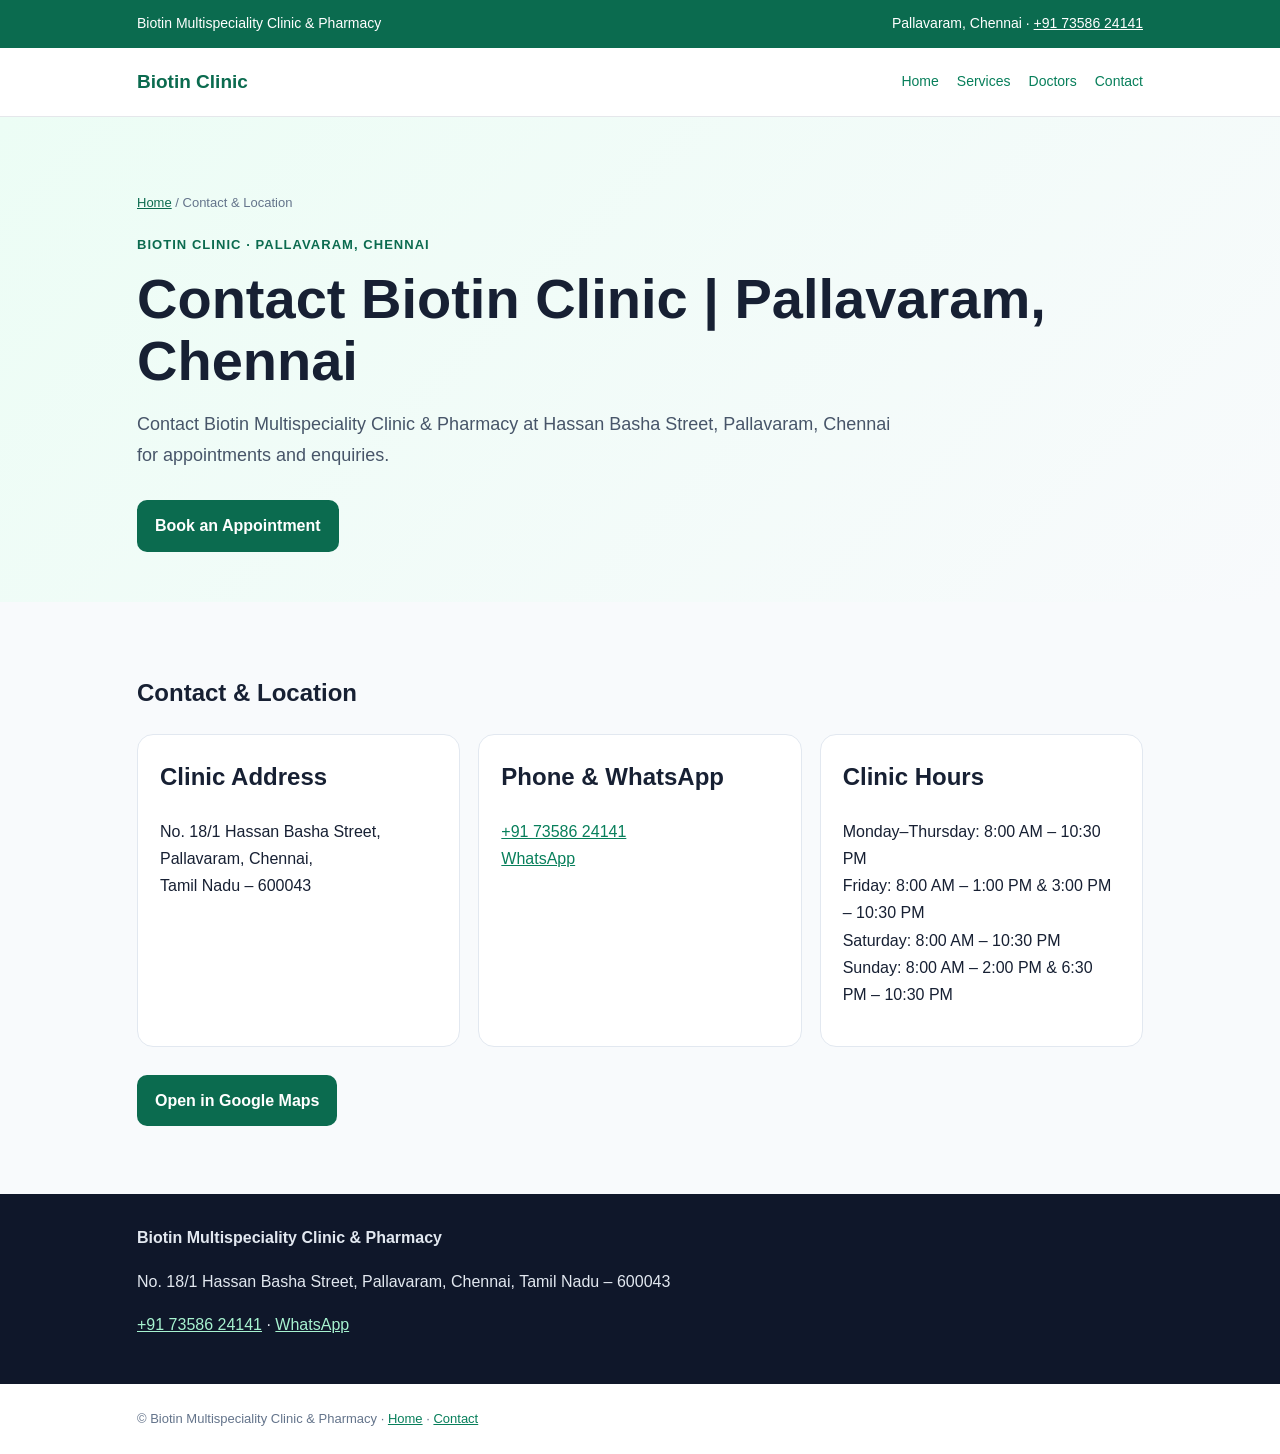
==== contact.html @ 2fc79af9 "Add files via upload" ====
<!doctype html><html lang="en-IN"><head><meta charset="utf-8"><meta name="viewport" content="width=device-width,initial-scale=1"><title>Contact Biotin Clinic | Pallavaram, Chennai</title><meta name="description" content="Contact Biotin Multispeciality Clinic & Pharmacy at Hassan Basha Street, Pallavaram, Chennai for appointments and enquiries. Biotin Multispeciality Clinic & Pharmacy, Pallavaram, Chennai."><meta name="robots" content="index,follow"><link rel="canonical" href="https://www.biotinclinic.com/contact.html"><meta property="og:title" content="Contact Biotin Clinic | Pallavaram, Chennai"><meta property="og:description" content="Contact Biotin Multispeciality Clinic & Pharmacy at Hassan Basha Street, Pallavaram, Chennai for appointments and enquiries."><meta property="og:url" content="https://www.biotinclinic.com/contact.html"><meta property="og:type" content="website"><link rel="stylesheet" href="seo-pages.css"><script type="application/ld+json">{"@context":"https://schema.org","@type":"WebPage","name":"Contact Biotin Clinic | Pallavaram, Chennai","url":"https://www.biotinclinic.com/contact.html","about":{"@type":"MedicalClinic","name":"Biotin Multispeciality Clinic & Pharmacy","telephone":"+91-73586-24141","address":{"@type":"PostalAddress","streetAddress":"No. 18/1, Hassan Basha Street","addressLocality":"Pallavaram","addressRegion":"Tamil Nadu","postalCode":"600043","addressCountry":"IN"}}}</script></head><body><div class="top"><div class="wrap"><span>Biotin Multispeciality Clinic &amp; Pharmacy</span><span>Pallavaram, Chennai · <a href="tel:+917358624141" style="color:#fff">+91 73586 24141</a></span></div></div><nav class="nav"><div class="wrap"><a class="brand" href="index.html">Biotin Clinic</a><div class="navlinks"><a href="index.html">Home</a><a href="services.html">Services</a><a href="doctors.html">Doctors</a><a href="contact.html">Contact</a></div></div></nav><main><section class="hero"><div class="wrap"><div class="breadcrumbs"><a href="index.html">Home</a> / Contact & Location</div><div class="eyebrow">Biotin Clinic · Pallavaram, Chennai</div><h1>Contact Biotin Clinic | Pallavaram, Chennai</h1><p>Contact Biotin Multispeciality Clinic & Pharmacy at Hassan Basha Street, Pallavaram, Chennai for appointments and enquiries.</p><a class="btn" href="index.html#appointment">Book an Appointment</a></div></section><section class="section"><div class="wrap"><h2>Contact & Location</h2><div class="cardgrid"><div class="card"><h2>Clinic Address</h2><p>No. 18/1 Hassan Basha Street,<br>Pallavaram, Chennai,<br>Tamil Nadu – 600043</p></div><div class="card"><h2>Phone & WhatsApp</h2><p><a href="tel:+917358624141">+91 73586 24141</a><br><a href="https://wa.me/7358624141" target="_blank" rel="noopener">WhatsApp</a></p></div><div class="card"><h2>Clinic Hours</h2><p>Monday–Thursday: 8:00 AM – 10:30 PM<br>Friday: 8:00 AM – 1:00 PM & 3:00 PM – 10:30 PM<br>Saturday: 8:00 AM – 10:30 PM<br>Sunday: 8:00 AM – 2:00 PM & 6:30 PM – 10:30 PM</p></div></div><p><a class="btn" href="https://www.google.com/maps/search/?api=1&amp;query=Biotin+Multispeciality+Clinic+%26+Pharmacy+Hassan+Basha+Street+Pallavaram+Chennai" target="_blank" rel="noopener">Open in Google Maps</a></p></div></section></main><footer class="contact"><div class="wrap" style="padding-top:30px;padding-bottom:30px"><strong>Biotin Multispeciality Clinic &amp; Pharmacy</strong><p>No. 18/1 Hassan Basha Street, Pallavaram, Chennai, Tamil Nadu – 600043</p><p><a href="tel:+917358624141">+91 73586 24141</a> · <a href="https://wa.me/7358624141" target="_blank" rel="noopener">WhatsApp</a></p></div></footer><div class="footer"><div class="wrap">© Biotin Multispeciality Clinic &amp; Pharmacy · <a href="index.html">Home</a> · <a href="contact.html">Contact</a></div></div></body></html>
---- seo-pages.css ----
*{box-sizing:border-box}body{margin:0;font-family:Arial,Helvetica,sans-serif;color:#172033;background:#f8fafc;line-height:1.7}a{color:#087f5b}.wrap{max-width:1050px;margin:auto;padding:0 22px}.top{background:#0b6b4f;color:#fff;padding:12px 0;font-size:14px}.top .wrap{display:flex;justify-content:space-between;gap:15px;flex-wrap:wrap}.nav{background:#fff;border-bottom:1px solid #e5e7eb;position:sticky;top:0;z-index:5}.nav .wrap{min-height:68px;display:flex;align-items:center;justify-content:space-between}.brand{font-weight:800;color:#0b6b4f;text-decoration:none;font-size:19px}.navlinks{display:flex;gap:18px;flex-wrap:wrap}.navlinks a{text-decoration:none;font-size:14px}.hero{padding:75px 0 50px;background:linear-gradient(135deg,#ecfdf5,#f8fafc)}.eyebrow{font-weight:700;color:#0b6b4f;text-transform:uppercase;letter-spacing:.08em;font-size:13px}.hero h1{font-size:clamp(34px,5vw,56px);line-height:1.1;margin:12px 0 18px}.hero p{font-size:18px;max-width:760px;color:#475569}.btn{display:inline-block;background:#0b6b4f;color:#fff;text-decoration:none;padding:12px 18px;border-radius:10px;font-weight:700;margin-top:12px}.section{padding:52px 0}.cardgrid{display:grid;grid-template-columns:repeat(auto-fit,minmax(230px,1fr));gap:18px}.card{background:#fff;border:1px solid #e2e8f0;border-radius:16px;padding:22px}.card h2,.card h3{margin-top:0}.muted{color:#64748b}.contact{background:#0f172a;color:#e2e8f0}.contact a{color:#a7f3d0}.footer{padding:24px 0;font-size:13px;color:#64748b;background:#fff}.breadcrumbs{font-size:13px;color:#64748b;margin-bottom:20px}.breadcrumbs a{color:#0b6b4f}ul{padding-left:20px}@media(max-width:700px){.nav .wrap{align-items:flex-start;padding-top:12px;padding-bottom:12px}.navlinks{gap:10px}.top .wrap{display:block}.top span{display:block;margin:2px 0}}
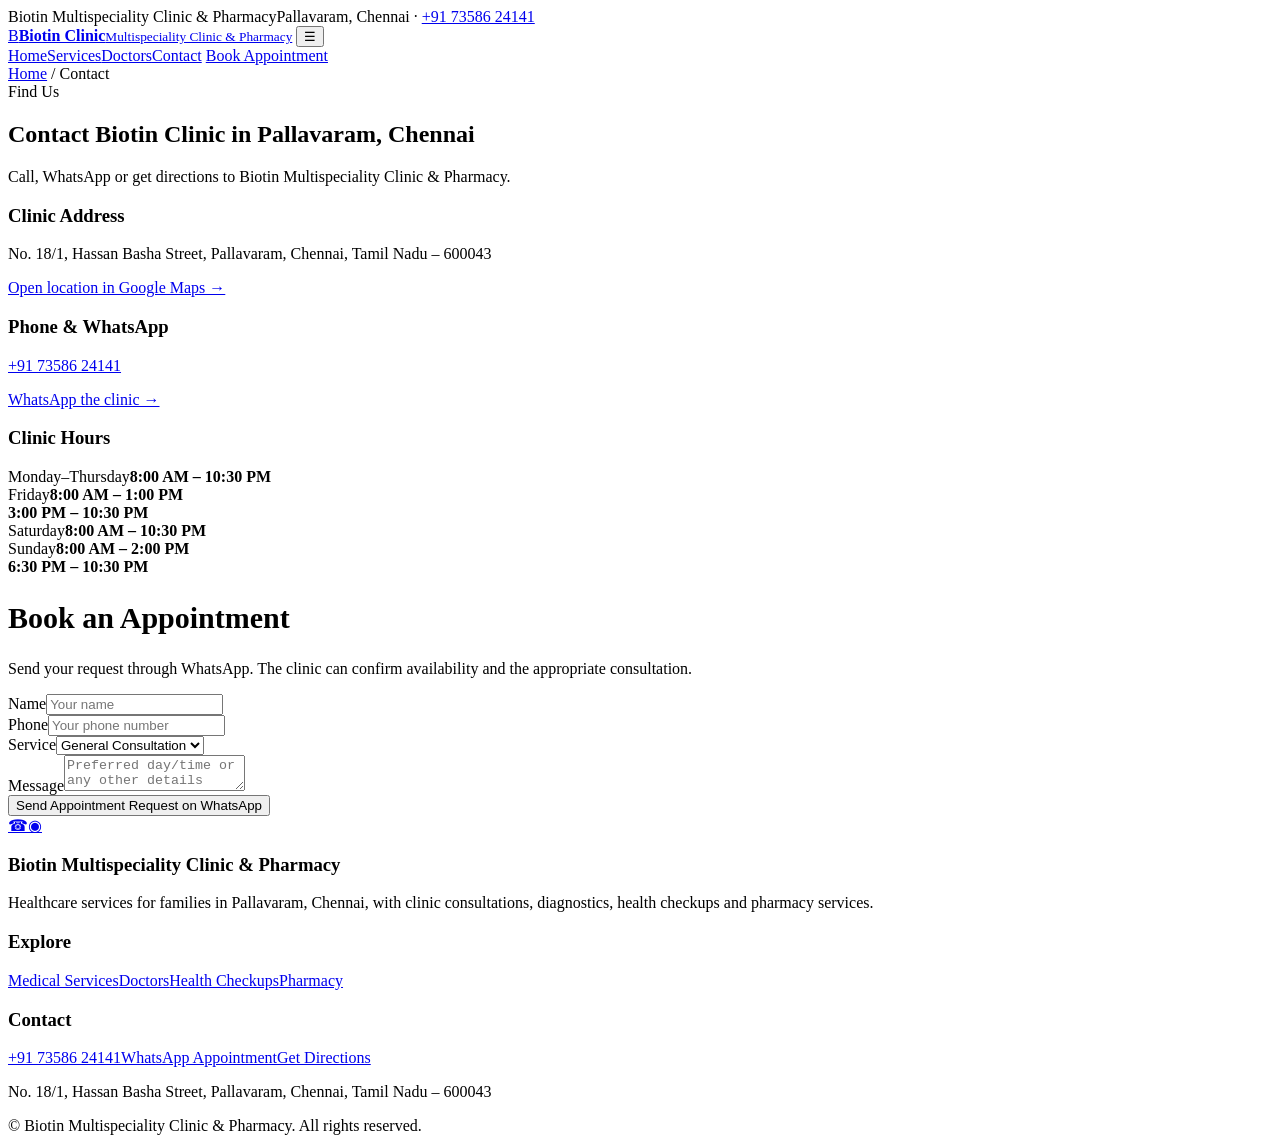
==== commit 2ae200ee: "Add files via upload" ====
--- a/contact.html
+++ b/contact.html
@@ -1 +1,46 @@
-<!doctype html><html lang="en-IN"><head><meta charset="utf-8"><meta name="viewport" content="width=device-width,initial-scale=1"><title>Contact Biotin Clinic | Pallavaram, Chennai</title><meta name="description" content="Contact Biotin Multispeciality Clinic & Pharmacy at Hassan Basha Street, Pallavaram, Chennai for appointments and enquiries. Biotin Multispeciality Clinic & Pharmacy, Pallavaram, Chennai."><meta name="robots" content="index,follow"><link rel="canonical" href="https://www.biotinclinic.com/contact.html"><meta property="og:title" content="Contact Biotin Clinic | Pallavaram, Chennai"><meta property="og:description" content="Contact Biotin Multispeciality Clinic & Pharmacy at Hassan Basha Street, Pallavaram, Chennai for appointments and enquiries."><meta property="og:url" content="https://www.biotinclinic.com/contact.html"><meta property="og:type" content="website"><link rel="stylesheet" href="seo-pages.css"><script type="application/ld+json">{"@context":"https://schema.org","@type":"WebPage","name":"Contact Biotin Clinic | Pallavaram, Chennai","url":"https://www.biotinclinic.com/contact.html","about":{"@type":"MedicalClinic","name":"Biotin Multispeciality Clinic & Pharmacy","telephone":"+91-73586-24141","address":{"@type":"PostalAddress","streetAddress":"No. 18/1, Hassan Basha Street","addressLocality":"Pallavaram","addressRegion":"Tamil Nadu","postalCode":"600043","addressCountry":"IN"}}}</script></head><body><div class="top"><div class="wrap"><span>Biotin Multispeciality Clinic &amp; Pharmacy</span><span>Pallavaram, Chennai · <a href="tel:+917358624141" style="color:#fff">+91 73586 24141</a></span></div></div><nav class="nav"><div class="wrap"><a class="brand" href="index.html">Biotin Clinic</a><div class="navlinks"><a href="index.html">Home</a><a href="services.html">Services</a><a href="doctors.html">Doctors</a><a href="contact.html">Contact</a></div></div></nav><main><section class="hero"><div class="wrap"><div class="breadcrumbs"><a href="index.html">Home</a> / Contact & Location</div><div class="eyebrow">Biotin Clinic · Pallavaram, Chennai</div><h1>Contact Biotin Clinic | Pallavaram, Chennai</h1><p>Contact Biotin Multispeciality Clinic & Pharmacy at Hassan Basha Street, Pallavaram, Chennai for appointments and enquiries.</p><a class="btn" href="index.html#appointment">Book an Appointment</a></div></section><section class="section"><div class="wrap"><h2>Contact & Location</h2><div class="cardgrid"><div class="card"><h2>Clinic Address</h2><p>No. 18/1 Hassan Basha Street,<br>Pallavaram, Chennai,<br>Tamil Nadu – 600043</p></div><div class="card"><h2>Phone & WhatsApp</h2><p><a href="tel:+917358624141">+91 73586 24141</a><br><a href="https://wa.me/7358624141" target="_blank" rel="noopener">WhatsApp</a></p></div><div class="card"><h2>Clinic Hours</h2><p>Monday–Thursday: 8:00 AM – 10:30 PM<br>Friday: 8:00 AM – 1:00 PM & 3:00 PM – 10:30 PM<br>Saturday: 8:00 AM – 10:30 PM<br>Sunday: 8:00 AM – 2:00 PM & 6:30 PM – 10:30 PM</p></div></div><p><a class="btn" href="https://www.google.com/maps/search/?api=1&amp;query=Biotin+Multispeciality+Clinic+%26+Pharmacy+Hassan+Basha+Street+Pallavaram+Chennai" target="_blank" rel="noopener">Open in Google Maps</a></p></div></section></main><footer class="contact"><div class="wrap" style="padding-top:30px;padding-bottom:30px"><strong>Biotin Multispeciality Clinic &amp; Pharmacy</strong><p>No. 18/1 Hassan Basha Street, Pallavaram, Chennai, Tamil Nadu – 600043</p><p><a href="tel:+917358624141">+91 73586 24141</a> · <a href="https://wa.me/7358624141" target="_blank" rel="noopener">WhatsApp</a></p></div></footer><div class="footer"><div class="wrap">© Biotin Multispeciality Clinic &amp; Pharmacy · <a href="index.html">Home</a> · <a href="contact.html">Contact</a></div></div></body></html>+<!doctype html>
+<html lang="en">
+<head>
+<meta charset="utf-8">
+<meta name="viewport" content="width=device-width,initial-scale=1">
+<title>Contact Biotin Clinic | Pallavaram, Chennai</title>
+<meta name="description" content="Contact Biotin Multispeciality Clinic &amp; Pharmacy in Pallavaram, Chennai. Find the address, phone number, WhatsApp appointment option, opening hours and directions.">
+<meta name="robots" content="index, follow">
+<link rel="canonical" href="https://www.biotinclinic.com/contact.html">
+<meta property="og:title" content="Contact Biotin Clinic | Pallavaram, Chennai">
+<meta property="og:description" content="Contact Biotin Multispeciality Clinic &amp; Pharmacy in Pallavaram, Chennai. Find the address, phone number, WhatsApp appointment option, opening hours and directions.">
+<meta property="og:type" content="website">
+<meta property="og:url" content="https://www.biotinclinic.com/contact.html">
+<meta name="theme-color" content="#087a5b">
+<link rel="stylesheet" href="assets/style.css">
+<script type="application/ld+json">{"@context":"https://schema.org","@type":["MedicalClinic","Pharmacy"],"name":"Biotin Multispeciality Clinic & Pharmacy","url":"https://www.biotinclinic.com/","telephone":"+917358624141","description":"Multispeciality clinic and pharmacy in Pallavaram, Chennai offering general medicine, dermatology, gynecology, orthopaedics, pediatrics, diagnostics, health checkups and pharmacy services.","address":{"@type":"PostalAddress","streetAddress":"No. 18/1, Hassan Basha Street","addressLocality":"Pallavaram","addressRegion":"Tamil Nadu","postalCode":"600043","addressCountry":"IN"},"areaServed":[{"@type":"Place","name":"Pallavaram"},{"@type":"Place","name":"Chromepet"},{"@type":"Place","name":"Tambaram"},{"@type":"Place","name":"Chennai"}],"availableService":[{"@type":"MedicalTherapy","name":"General Consultation"},{"@type":"MedicalTherapy","name":"Dermatology & Skin Care"},{"@type":"MedicalTherapy","name":"Gynecology"},{"@type":"MedicalTherapy","name":"Orthopaedic Care"},{"@type":"MedicalTherapy","name":"Pediatric Care"},{"@type":"MedicalTherapy","name":"Diagnostic Services"},{"@type":"MedicalTherapy","name":"Preventive Health Checkups"}],"openingHoursSpecification":[{"@type":"OpeningHoursSpecification","dayOfWeek":["Monday","Tuesday","Wednesday","Thursday","Saturday"],"opens":"08:00","closes":"22:30"},{"@type":"OpeningHoursSpecification","dayOfWeek":"Friday","opens":"08:00","closes":"13:00"},{"@type":"OpeningHoursSpecification","dayOfWeek":"Friday","opens":"15:00","closes":"22:30"},{"@type":"OpeningHoursSpecification","dayOfWeek":"Sunday","opens":"08:00","closes":"14:00"},{"@type":"OpeningHoursSpecification","dayOfWeek":"Sunday","opens":"18:30","closes":"22:30"}]}</script>
+<script type="application/ld+json">{"@context":"https://schema.org","@type":"WebSite","name":"Biotin Multispeciality Clinic & Pharmacy","url":"https://www.biotinclinic.com/"}</script>
+</head><body>
+<div class="topbar"><div class="container"><span>Biotin Multispeciality Clinic & Pharmacy</span><span>Pallavaram, Chennai · <a href="tel:+917358624141">+91 73586 24141</a></span></div></div>
+<header class="nav"><div class="container nav-inner">
+<a class="brand" href="index.html"><span class="brand-mark">B</span><span><strong>Biotin Clinic</strong><small>Multispeciality Clinic & Pharmacy</small></span></a>
+<button class="menu" aria-label="Open menu">☰</button>
+<nav class="links">
+<a href="index.html">Home</a><a href="services.html">Services</a><a href="doctors.html">Doctors</a><a href="contact.html">Contact</a>
+<a class="btn" href="contact.html#appointment">Book Appointment</a>
+</nav></div></header>
+<main><div class="container breadcrumb"><a href="index.html">Home</a> / Contact</div>
+<section class="page-hero"><div class="container"><span class="eyebrow">Find Us</span><h1>Contact Biotin Clinic in Pallavaram, Chennai</h1><p class="lead">Call, WhatsApp or get directions to Biotin Multispeciality Clinic & Pharmacy.</p></div></section>
+<section class="section"><div class="container contact-grid">
+<div><div class="contact-card"><h3>Clinic Address</h3><p>No. 18/1, Hassan Basha Street, Pallavaram, Chennai, Tamil Nadu – 600043</p><a href="https://www.google.com/maps/search/?api=1&query=Biotin+Multispeciality+Clinic+%26+Pharmacy+Pallavaram+Chennai" target="_blank" rel="noopener">Open location in Google Maps →</a></div>
+<div class="contact-card" style="margin-top:18px"><h3>Phone & WhatsApp</h3><p><a href="tel:+917358624141">+91 73586 24141</a></p><p><a href="https://wa.me/917358624141" target="_blank" rel="noopener">WhatsApp the clinic →</a></p></div>
+<div class="contact-card" style="margin-top:18px"><h3>Clinic Hours</h3><div class="hours">
+<div><span>Monday–Thursday</span><b>8:00 AM – 10:30 PM</b></div><div><span>Friday</span><b>8:00 AM – 1:00 PM<br>3:00 PM – 10:30 PM</b></div><div><span>Saturday</span><b>8:00 AM – 10:30 PM</b></div><div><span>Sunday</span><b>8:00 AM – 2:00 PM<br>6:30 PM – 10:30 PM</b></div>
+</div></div></div>
+<div class="contact-card" id="appointment"><h2 style="font-size:30px">Book an Appointment</h2><p>Send your request through WhatsApp. The clinic can confirm availability and the appropriate consultation.</p>
+<form data-whatsapp><div><label>Name</label><input name="name" required placeholder="Your name"></div><div><label>Phone</label><input name="phone" required placeholder="Your phone number"></div><div><label>Service</label><select name="service"><option>General Consultation</option><option>Dermatology</option><option>Gynecology</option><option>Orthopaedics</option><option>Pediatrics</option><option>Diagnostics</option><option>Health Checkups</option><option>Pharmacy</option></select></div><div><label>Message</label><textarea name="message" placeholder="Preferred day/time or any other details"></textarea></div><button class="btn" type="submit">Send Appointment Request on WhatsApp</button></form></div>
+</div></section></main>
+<div class="floating"><a class="call" href="tel:+917358624141" aria-label="Call Biotin Clinic">☎</a><a class="wa" href="https://wa.me/917358624141" target="_blank" rel="noopener" aria-label="WhatsApp Biotin Clinic">◉</a></div>
+<footer class="footer"><div class="container">
+<div class="footer-grid">
+<div><h3>Biotin Multispeciality Clinic & Pharmacy</h3><p>Healthcare services for families in Pallavaram, Chennai, with clinic consultations, diagnostics, health checkups and pharmacy services.</p></div>
+<div><h3>Explore</h3><a href="services.html">Medical Services</a><a href="doctors.html">Doctors</a><a href="health-checkups.html">Health Checkups</a><a href="pharmacy.html">Pharmacy</a></div>
+<div><h3>Contact</h3><a href="tel:+917358624141">+91 73586 24141</a><a href="https://wa.me/917358624141" target="_blank" rel="noopener">WhatsApp Appointment</a><a href="https://www.google.com/maps/search/?api=1&query=Biotin+Multispeciality+Clinic+%26+Pharmacy+Pallavaram+Chennai" target="_blank" rel="noopener">Get Directions</a><p>No. 18/1, Hassan Basha Street, Pallavaram, Chennai, Tamil Nadu – 600043</p></div>
+</div>
+<div class="copyright">© <span data-year></span> Biotin Multispeciality Clinic & Pharmacy. All rights reserved.</div>
+</div></footer><script src="assets/site.js"></script></body></html>
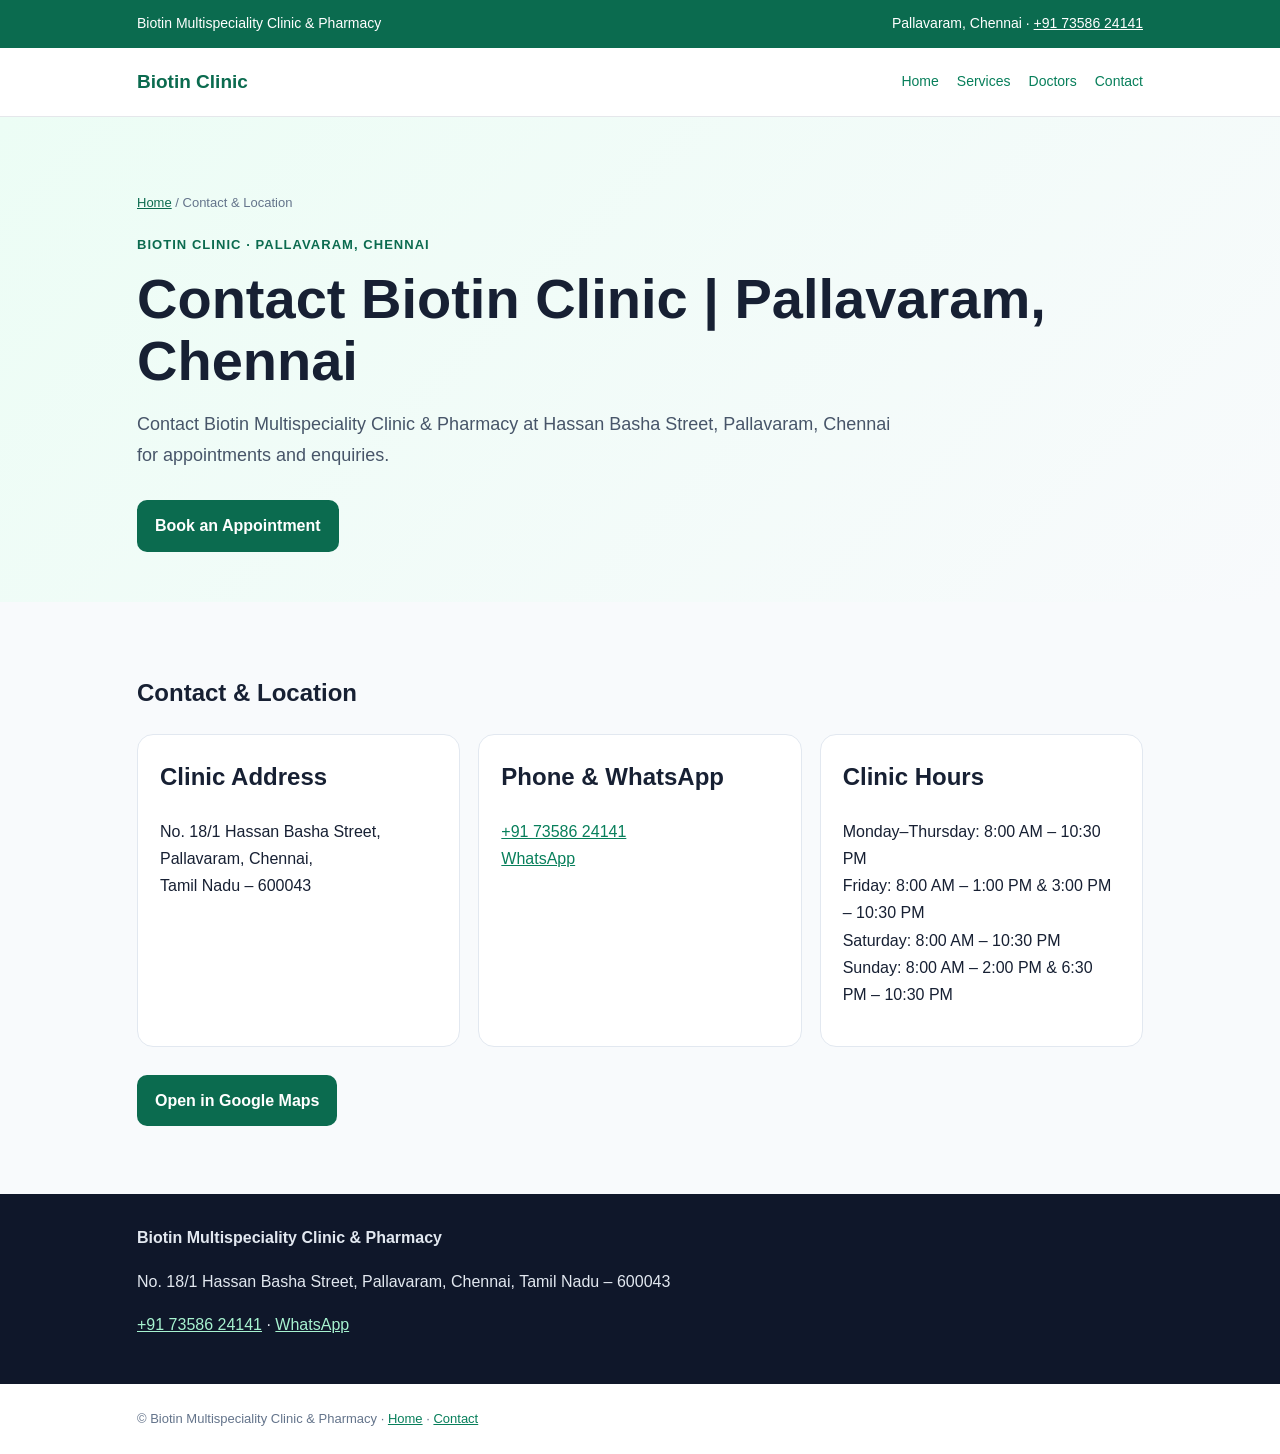
==== commit d21e85cf: "Add files via upload" ====
--- a/contact.html
+++ b/contact.html
@@ -1,46 +1 @@
-<!doctype html>
-<html lang="en">
-<head>
-<meta charset="utf-8">
-<meta name="viewport" content="width=device-width,initial-scale=1">
-<title>Contact Biotin Clinic | Pallavaram, Chennai</title>
-<meta name="description" content="Contact Biotin Multispeciality Clinic &amp; Pharmacy in Pallavaram, Chennai. Find the address, phone number, WhatsApp appointment option, opening hours and directions.">
-<meta name="robots" content="index, follow">
-<link rel="canonical" href="https://www.biotinclinic.com/contact.html">
-<meta property="og:title" content="Contact Biotin Clinic | Pallavaram, Chennai">
-<meta property="og:description" content="Contact Biotin Multispeciality Clinic &amp; Pharmacy in Pallavaram, Chennai. Find the address, phone number, WhatsApp appointment option, opening hours and directions.">
-<meta property="og:type" content="website">
-<meta property="og:url" content="https://www.biotinclinic.com/contact.html">
-<meta name="theme-color" content="#087a5b">
-<link rel="stylesheet" href="assets/style.css">
-<script type="application/ld+json">{"@context":"https://schema.org","@type":["MedicalClinic","Pharmacy"],"name":"Biotin Multispeciality Clinic & Pharmacy","url":"https://www.biotinclinic.com/","telephone":"+917358624141","description":"Multispeciality clinic and pharmacy in Pallavaram, Chennai offering general medicine, dermatology, gynecology, orthopaedics, pediatrics, diagnostics, health checkups and pharmacy services.","address":{"@type":"PostalAddress","streetAddress":"No. 18/1, Hassan Basha Street","addressLocality":"Pallavaram","addressRegion":"Tamil Nadu","postalCode":"600043","addressCountry":"IN"},"areaServed":[{"@type":"Place","name":"Pallavaram"},{"@type":"Place","name":"Chromepet"},{"@type":"Place","name":"Tambaram"},{"@type":"Place","name":"Chennai"}],"availableService":[{"@type":"MedicalTherapy","name":"General Consultation"},{"@type":"MedicalTherapy","name":"Dermatology & Skin Care"},{"@type":"MedicalTherapy","name":"Gynecology"},{"@type":"MedicalTherapy","name":"Orthopaedic Care"},{"@type":"MedicalTherapy","name":"Pediatric Care"},{"@type":"MedicalTherapy","name":"Diagnostic Services"},{"@type":"MedicalTherapy","name":"Preventive Health Checkups"}],"openingHoursSpecification":[{"@type":"OpeningHoursSpecification","dayOfWeek":["Monday","Tuesday","Wednesday","Thursday","Saturday"],"opens":"08:00","closes":"22:30"},{"@type":"OpeningHoursSpecification","dayOfWeek":"Friday","opens":"08:00","closes":"13:00"},{"@type":"OpeningHoursSpecification","dayOfWeek":"Friday","opens":"15:00","closes":"22:30"},{"@type":"OpeningHoursSpecification","dayOfWeek":"Sunday","opens":"08:00","closes":"14:00"},{"@type":"OpeningHoursSpecification","dayOfWeek":"Sunday","opens":"18:30","closes":"22:30"}]}</script>
-<script type="application/ld+json">{"@context":"https://schema.org","@type":"WebSite","name":"Biotin Multispeciality Clinic & Pharmacy","url":"https://www.biotinclinic.com/"}</script>
-</head><body>
-<div class="topbar"><div class="container"><span>Biotin Multispeciality Clinic & Pharmacy</span><span>Pallavaram, Chennai · <a href="tel:+917358624141">+91 73586 24141</a></span></div></div>
-<header class="nav"><div class="container nav-inner">
-<a class="brand" href="index.html"><span class="brand-mark">B</span><span><strong>Biotin Clinic</strong><small>Multispeciality Clinic & Pharmacy</small></span></a>
-<button class="menu" aria-label="Open menu">☰</button>
-<nav class="links">
-<a href="index.html">Home</a><a href="services.html">Services</a><a href="doctors.html">Doctors</a><a href="contact.html">Contact</a>
-<a class="btn" href="contact.html#appointment">Book Appointment</a>
-</nav></div></header>
-<main><div class="container breadcrumb"><a href="index.html">Home</a> / Contact</div>
-<section class="page-hero"><div class="container"><span class="eyebrow">Find Us</span><h1>Contact Biotin Clinic in Pallavaram, Chennai</h1><p class="lead">Call, WhatsApp or get directions to Biotin Multispeciality Clinic & Pharmacy.</p></div></section>
-<section class="section"><div class="container contact-grid">
-<div><div class="contact-card"><h3>Clinic Address</h3><p>No. 18/1, Hassan Basha Street, Pallavaram, Chennai, Tamil Nadu – 600043</p><a href="https://www.google.com/maps/search/?api=1&query=Biotin+Multispeciality+Clinic+%26+Pharmacy+Pallavaram+Chennai" target="_blank" rel="noopener">Open location in Google Maps →</a></div>
-<div class="contact-card" style="margin-top:18px"><h3>Phone & WhatsApp</h3><p><a href="tel:+917358624141">+91 73586 24141</a></p><p><a href="https://wa.me/917358624141" target="_blank" rel="noopener">WhatsApp the clinic →</a></p></div>
-<div class="contact-card" style="margin-top:18px"><h3>Clinic Hours</h3><div class="hours">
-<div><span>Monday–Thursday</span><b>8:00 AM – 10:30 PM</b></div><div><span>Friday</span><b>8:00 AM – 1:00 PM<br>3:00 PM – 10:30 PM</b></div><div><span>Saturday</span><b>8:00 AM – 10:30 PM</b></div><div><span>Sunday</span><b>8:00 AM – 2:00 PM<br>6:30 PM – 10:30 PM</b></div>
-</div></div></div>
-<div class="contact-card" id="appointment"><h2 style="font-size:30px">Book an Appointment</h2><p>Send your request through WhatsApp. The clinic can confirm availability and the appropriate consultation.</p>
-<form data-whatsapp><div><label>Name</label><input name="name" required placeholder="Your name"></div><div><label>Phone</label><input name="phone" required placeholder="Your phone number"></div><div><label>Service</label><select name="service"><option>General Consultation</option><option>Dermatology</option><option>Gynecology</option><option>Orthopaedics</option><option>Pediatrics</option><option>Diagnostics</option><option>Health Checkups</option><option>Pharmacy</option></select></div><div><label>Message</label><textarea name="message" placeholder="Preferred day/time or any other details"></textarea></div><button class="btn" type="submit">Send Appointment Request on WhatsApp</button></form></div>
-</div></section></main>
-<div class="floating"><a class="call" href="tel:+917358624141" aria-label="Call Biotin Clinic">☎</a><a class="wa" href="https://wa.me/917358624141" target="_blank" rel="noopener" aria-label="WhatsApp Biotin Clinic">◉</a></div>
-<footer class="footer"><div class="container">
-<div class="footer-grid">
-<div><h3>Biotin Multispeciality Clinic & Pharmacy</h3><p>Healthcare services for families in Pallavaram, Chennai, with clinic consultations, diagnostics, health checkups and pharmacy services.</p></div>
-<div><h3>Explore</h3><a href="services.html">Medical Services</a><a href="doctors.html">Doctors</a><a href="health-checkups.html">Health Checkups</a><a href="pharmacy.html">Pharmacy</a></div>
-<div><h3>Contact</h3><a href="tel:+917358624141">+91 73586 24141</a><a href="https://wa.me/917358624141" target="_blank" rel="noopener">WhatsApp Appointment</a><a href="https://www.google.com/maps/search/?api=1&query=Biotin+Multispeciality+Clinic+%26+Pharmacy+Pallavaram+Chennai" target="_blank" rel="noopener">Get Directions</a><p>No. 18/1, Hassan Basha Street, Pallavaram, Chennai, Tamil Nadu – 600043</p></div>
-</div>
-<div class="copyright">© <span data-year></span> Biotin Multispeciality Clinic & Pharmacy. All rights reserved.</div>
-</div></footer><script src="assets/site.js"></script></body></html>+<!doctype html><html lang="en-IN"><head><meta charset="utf-8"><meta name="viewport" content="width=device-width,initial-scale=1"><title>Contact Biotin Clinic | Pallavaram, Chennai</title><meta name="description" content="Contact Biotin Multispeciality Clinic & Pharmacy at Hassan Basha Street, Pallavaram, Chennai for appointments and enquiries. Biotin Multispeciality Clinic & Pharmacy, Pallavaram, Chennai."><meta name="robots" content="index,follow"><link rel="canonical" href="https://www.biotinclinic.com/contact.html"><meta property="og:title" content="Contact Biotin Clinic | Pallavaram, Chennai"><meta property="og:description" content="Contact Biotin Multispeciality Clinic & Pharmacy at Hassan Basha Street, Pallavaram, Chennai for appointments and enquiries."><meta property="og:url" content="https://www.biotinclinic.com/contact.html"><meta property="og:type" content="website"><link rel="stylesheet" href="seo-pages.css"><script type="application/ld+json">{"@context":"https://schema.org","@type":"WebPage","name":"Contact Biotin Clinic | Pallavaram, Chennai","url":"https://www.biotinclinic.com/contact.html","about":{"@type":"MedicalClinic","name":"Biotin Multispeciality Clinic & Pharmacy","telephone":"+91-73586-24141","address":{"@type":"PostalAddress","streetAddress":"No. 18/1, Hassan Basha Street","addressLocality":"Pallavaram","addressRegion":"Tamil Nadu","postalCode":"600043","addressCountry":"IN"}}}</script></head><body><div class="top"><div class="wrap"><span>Biotin Multispeciality Clinic &amp; Pharmacy</span><span>Pallavaram, Chennai · <a href="tel:+917358624141" style="color:#fff">+91 73586 24141</a></span></div></div><nav class="nav"><div class="wrap"><a class="brand" href="index.html">Biotin Clinic</a><div class="navlinks"><a href="index.html">Home</a><a href="services.html">Services</a><a href="doctors.html">Doctors</a><a href="contact.html">Contact</a></div></div></nav><main><section class="hero"><div class="wrap"><div class="breadcrumbs"><a href="index.html">Home</a> / Contact & Location</div><div class="eyebrow">Biotin Clinic · Pallavaram, Chennai</div><h1>Contact Biotin Clinic | Pallavaram, Chennai</h1><p>Contact Biotin Multispeciality Clinic & Pharmacy at Hassan Basha Street, Pallavaram, Chennai for appointments and enquiries.</p><a class="btn" href="index.html#appointment">Book an Appointment</a></div></section><section class="section"><div class="wrap"><h2>Contact & Location</h2><div class="cardgrid"><div class="card"><h2>Clinic Address</h2><p>No. 18/1 Hassan Basha Street,<br>Pallavaram, Chennai,<br>Tamil Nadu – 600043</p></div><div class="card"><h2>Phone & WhatsApp</h2><p><a href="tel:+917358624141">+91 73586 24141</a><br><a href="https://wa.me/7358624141" target="_blank" rel="noopener">WhatsApp</a></p></div><div class="card"><h2>Clinic Hours</h2><p>Monday–Thursday: 8:00 AM – 10:30 PM<br>Friday: 8:00 AM – 1:00 PM & 3:00 PM – 10:30 PM<br>Saturday: 8:00 AM – 10:30 PM<br>Sunday: 8:00 AM – 2:00 PM & 6:30 PM – 10:30 PM</p></div></div><p><a class="btn" href="https://www.google.com/maps/search/?api=1&amp;query=Biotin+Multispeciality+Clinic+%26+Pharmacy+Hassan+Basha+Street+Pallavaram+Chennai" target="_blank" rel="noopener">Open in Google Maps</a></p></div></section></main><footer class="contact"><div class="wrap" style="padding-top:30px;padding-bottom:30px"><strong>Biotin Multispeciality Clinic &amp; Pharmacy</strong><p>No. 18/1 Hassan Basha Street, Pallavaram, Chennai, Tamil Nadu – 600043</p><p><a href="tel:+917358624141">+91 73586 24141</a> · <a href="https://wa.me/7358624141" target="_blank" rel="noopener">WhatsApp</a></p></div></footer><div class="footer"><div class="wrap">© Biotin Multispeciality Clinic &amp; Pharmacy · <a href="index.html">Home</a> · <a href="contact.html">Contact</a></div></div></body></html>
--- a/seo-pages.css
+++ b/seo-pages.css
@@ -0,0 +1 @@
+*{box-sizing:border-box}body{margin:0;font-family:Arial,Helvetica,sans-serif;color:#172033;background:#f8fafc;line-height:1.7}a{color:#087f5b}.wrap{max-width:1050px;margin:auto;padding:0 22px}.top{background:#0b6b4f;color:#fff;padding:12px 0;font-size:14px}.top .wrap{display:flex;justify-content:space-between;gap:15px;flex-wrap:wrap}.nav{background:#fff;border-bottom:1px solid #e5e7eb;position:sticky;top:0;z-index:5}.nav .wrap{min-height:68px;display:flex;align-items:center;justify-content:space-between}.brand{font-weight:800;color:#0b6b4f;text-decoration:none;font-size:19px}.navlinks{display:flex;gap:18px;flex-wrap:wrap}.navlinks a{text-decoration:none;font-size:14px}.hero{padding:75px 0 50px;background:linear-gradient(135deg,#ecfdf5,#f8fafc)}.eyebrow{font-weight:700;color:#0b6b4f;text-transform:uppercase;letter-spacing:.08em;font-size:13px}.hero h1{font-size:clamp(34px,5vw,56px);line-height:1.1;margin:12px 0 18px}.hero p{font-size:18px;max-width:760px;color:#475569}.btn{display:inline-block;background:#0b6b4f;color:#fff;text-decoration:none;padding:12px 18px;border-radius:10px;font-weight:700;margin-top:12px}.section{padding:52px 0}.cardgrid{display:grid;grid-template-columns:repeat(auto-fit,minmax(230px,1fr));gap:18px}.card{background:#fff;border:1px solid #e2e8f0;border-radius:16px;padding:22px}.card h2,.card h3{margin-top:0}.muted{color:#64748b}.contact{background:#0f172a;color:#e2e8f0}.contact a{color:#a7f3d0}.footer{padding:24px 0;font-size:13px;color:#64748b;background:#fff}.breadcrumbs{font-size:13px;color:#64748b;margin-bottom:20px}.breadcrumbs a{color:#0b6b4f}ul{padding-left:20px}@media(max-width:700px){.nav .wrap{align-items:flex-start;padding-top:12px;padding-bottom:12px}.navlinks{gap:10px}.top .wrap{display:block}.top span{display:block;margin:2px 0}}
